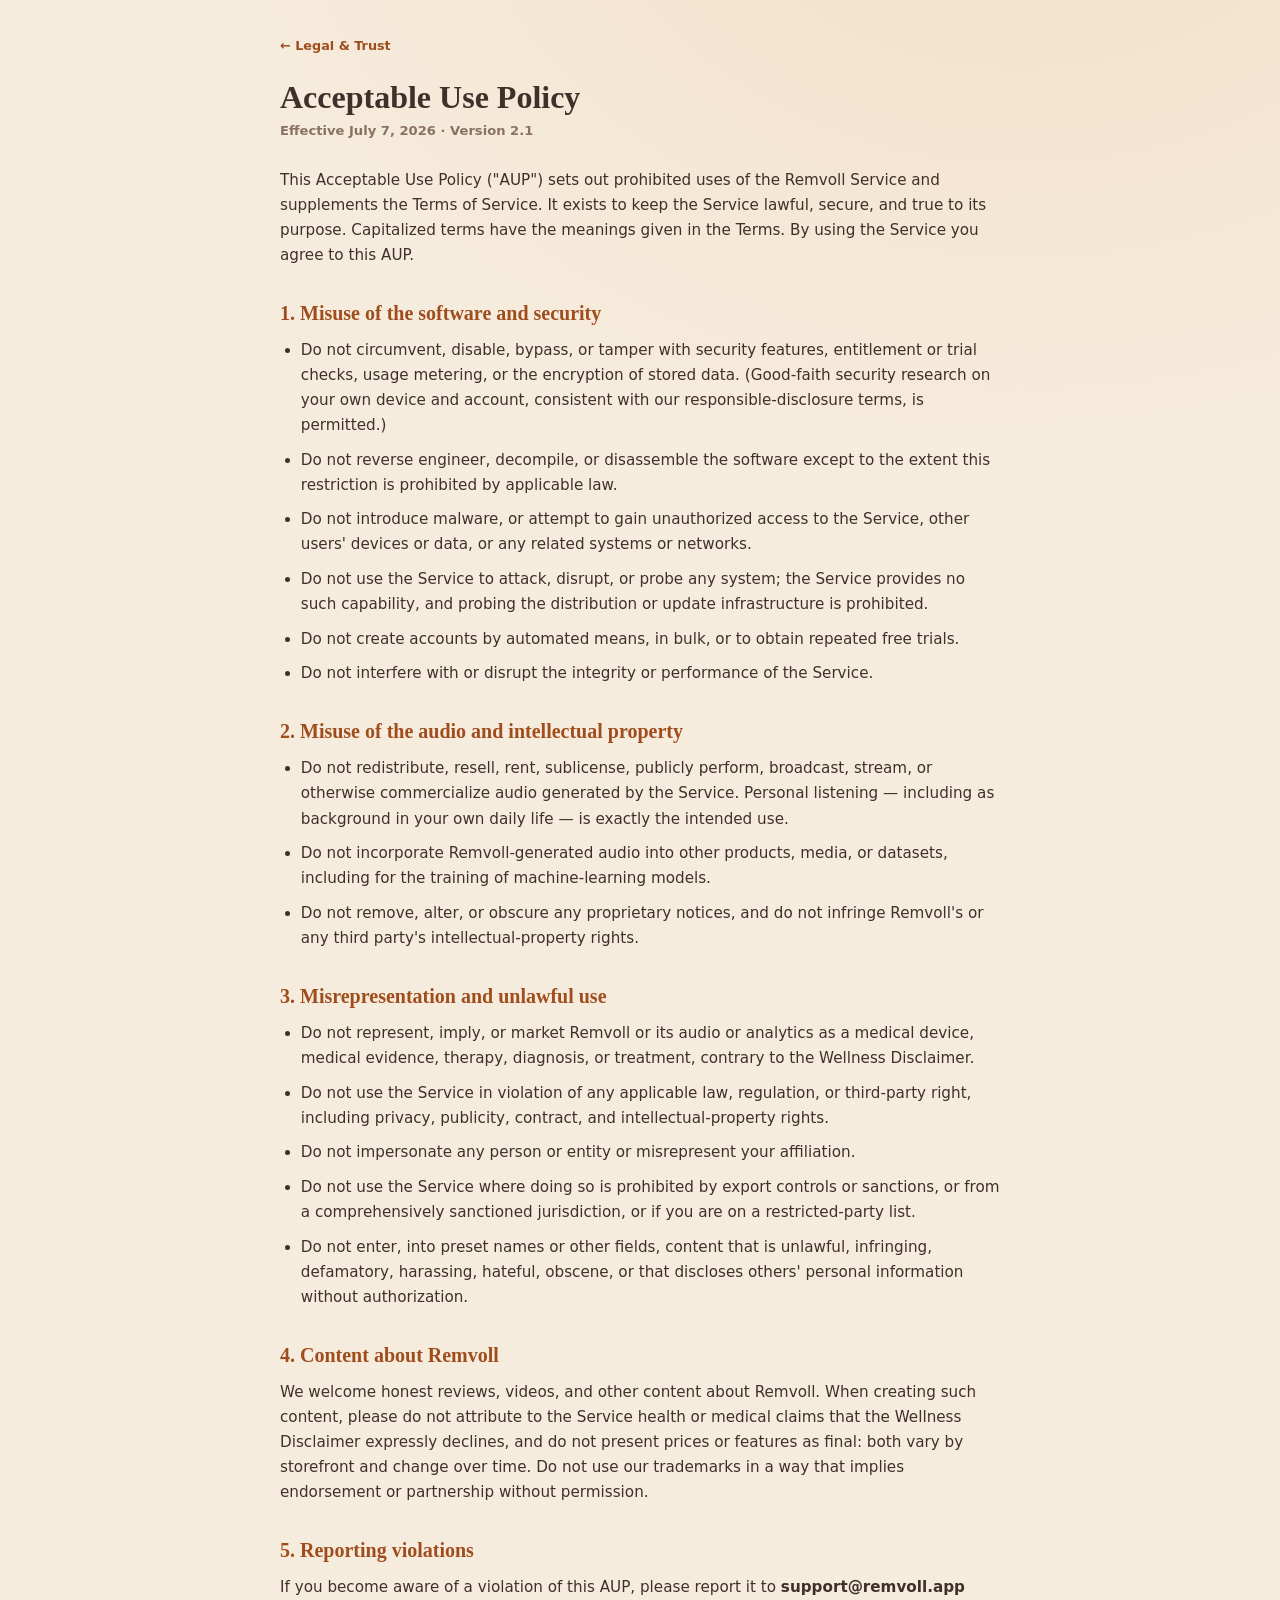
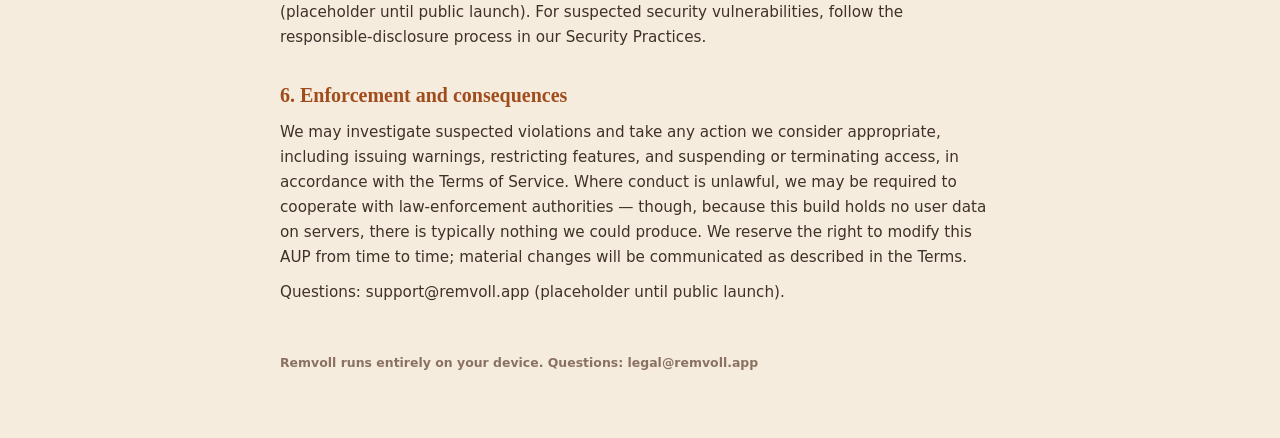
==== aup.html @ 2e58b187 "Remvoll legal documents, generated from the app's bundled text Published so App Store Connect has a " ====
<!DOCTYPE html>
<html lang="en">
<head>
<meta charset="UTF-8"><meta name="viewport" content="width=device-width, initial-scale=1">
<title>Remvoll &mdash; Acceptable Use</title>
<meta name="description" content="Remvoll Acceptable Use. Remvoll is a local-first iOS sleep-sound app: no accounts, no tracking, and nothing leaves your device.">
<link rel="stylesheet" href="legal.css"><link rel="icon" href="icon.svg">
</head>
<!-- GENERATED by ios/Tools/gen-legal-web.py from ios/Remvoll/Legal/Legal.swift.
     Do not edit this file: edit the Swift source and re-run, so the text the
     app shows and the text linked from App Store Connect cannot disagree. -->
<body><main>
  <div class="crumb"><a href="index.html">&larr; Legal &amp; Trust</a></div>
  <h1>Acceptable Use Policy</h1>
  <p class="updated">Effective July 7, 2026 · Version 2.1</p>
  <p>This Acceptable Use Policy ("AUP") sets out prohibited uses of the Remvoll Service and supplements the Terms of Service. It exists to keep the Service lawful, secure, and true to its purpose. Capitalized terms have the meanings given in the Terms. By using the Service you agree to this AUP.</p>
  <h2>1. Misuse of the software and security</h2>
  <ul>
    <li>Do not circumvent, disable, bypass, or tamper with security features, entitlement or trial checks, usage metering, or the encryption of stored data. (Good-faith security research on your own device and account, consistent with our responsible-disclosure terms, is permitted.)</li>
    <li>Do not reverse engineer, decompile, or disassemble the software except to the extent this restriction is prohibited by applicable law.</li>
    <li>Do not introduce malware, or attempt to gain unauthorized access to the Service, other users' devices or data, or any related systems or networks.</li>
    <li>Do not use the Service to attack, disrupt, or probe any system; the Service provides no such capability, and probing the distribution or update infrastructure is prohibited.</li>
    <li>Do not create accounts by automated means, in bulk, or to obtain repeated free trials.</li>
    <li>Do not interfere with or disrupt the integrity or performance of the Service.</li>
  </ul>
  <h2>2. Misuse of the audio and intellectual property</h2>
  <ul>
    <li>Do not redistribute, resell, rent, sublicense, publicly perform, broadcast, stream, or otherwise commercialize audio generated by the Service. Personal listening — including as background in your own daily life — is exactly the intended use.</li>
    <li>Do not incorporate Remvoll-generated audio into other products, media, or datasets, including for the training of machine-learning models.</li>
    <li>Do not remove, alter, or obscure any proprietary notices, and do not infringe Remvoll's or any third party's intellectual-property rights.</li>
  </ul>
  <h2>3. Misrepresentation and unlawful use</h2>
  <ul>
    <li>Do not represent, imply, or market Remvoll or its audio or analytics as a medical device, medical evidence, therapy, diagnosis, or treatment, contrary to the Wellness Disclaimer.</li>
    <li>Do not use the Service in violation of any applicable law, regulation, or third-party right, including privacy, publicity, contract, and intellectual-property rights.</li>
    <li>Do not impersonate any person or entity or misrepresent your affiliation.</li>
    <li>Do not use the Service where doing so is prohibited by export controls or sanctions, or from a comprehensively sanctioned jurisdiction, or if you are on a restricted-party list.</li>
    <li>Do not enter, into preset names or other fields, content that is unlawful, infringing, defamatory, harassing, hateful, obscene, or that discloses others' personal information without authorization.</li>
  </ul>
  <h2>4. Content about Remvoll</h2>
  <p>We welcome honest reviews, videos, and other content about Remvoll. When creating such content, please do not attribute to the Service health or medical claims that the Wellness Disclaimer expressly declines, and do not present prices or features as final: both vary by storefront and change over time. Do not use our trademarks in a way that implies endorsement or partnership without permission.</p>
  <h2>5. Reporting violations</h2>
  <p>If you become aware of a violation of this AUP, please report it to <strong>support@remvoll.app</strong> (placeholder until public launch). For suspected security vulnerabilities, follow the responsible-disclosure process in our Security Practices.</p>
  <h2>6. Enforcement and consequences</h2>
  <p>We may investigate suspected violations and take any action we consider appropriate, including issuing warnings, restricting features, and suspending or terminating access, in accordance with the Terms of Service. Where conduct is unlawful, we may be required to cooperate with law-enforcement authorities — though, because this build holds no user data on servers, there is typically nothing we could produce. We reserve the right to modify this AUP from time to time; material changes will be communicated as described in the Terms.</p>
  <p>Questions: support@remvoll.app (placeholder until public launch).</p>
  <footer>Remvoll runs entirely on your device. Questions: legal@remvoll.app</footer>
</main></body>
</html>
---- legal.css ----
/* ANES legal pages — same warm language as the app, tuned for reading. */
@font-face {
  font-family: 'Fraunces';
  src: url('../assets/fonts/fraunces-var.woff2') format('woff2');
  font-weight: 100 900;
  font-display: swap;
}
@font-face {
  font-family: 'Nunito';
  src: url('../assets/fonts/nunito-var.woff2') format('woff2');
  font-weight: 200 1000;
  font-display: swap;
}
:root {
  --paper: #f6ecdd;
  --card: #fdf7ec;
  --ink: #40302a;
  --soft: #8a7263;
  --ember: #c4632a;
  --ember-deep: #a04d1e;
  --line: rgba(122, 84, 58, 0.16);
}
* { box-sizing: border-box; margin: 0; padding: 0; }
body {
  font-family: 'Nunito', system-ui, sans-serif;
  background: radial-gradient(120% 60% at 80% -10%, rgba(217,154,78,0.16), transparent 55%), var(--paper);
  color: var(--ink);
  line-height: 1.65;
  padding: 2.2rem 1.2rem 4rem;
}
main { max-width: 720px; margin: 0 auto; }
.crumb { font-size: 0.8rem; font-weight: 800; margin-bottom: 1.4rem; }
.crumb a { color: var(--ember-deep); text-decoration: none; }
h1 {
  font-family: 'Fraunces', Georgia, serif;
  font-weight: 560;
  font-size: 2rem;
  line-height: 1.15;
  margin-bottom: 0.3rem;
}
.updated { color: var(--soft); font-size: 0.82rem; font-weight: 700; margin-bottom: 1.6rem; }
h2 {
  font-family: 'Fraunces', Georgia, serif;
  font-weight: 560;
  font-size: 1.25rem;
  margin: 1.8rem 0 0.5rem;
  color: var(--ember-deep);
}
h3 { font-size: 1rem; margin: 1.2rem 0 0.35rem; }
p, li { font-size: 0.95rem; color: var(--ink); margin-bottom: 0.6rem; }
ul, ol { padding-left: 1.3rem; margin-bottom: 0.8rem; }
strong { font-weight: 800; }
.note {
  background: var(--card);
  border: 1px solid var(--line);
  border-left: 3px solid var(--ember);
  border-radius: 0.8rem;
  padding: 0.8rem 1rem;
  margin: 1rem 0;
  font-size: 0.9rem;
}
a { color: var(--ember-deep); }
table { border-collapse: collapse; width: 100%; margin: 0.8rem 0; font-size: 0.88rem; }
th, td { text-align: left; padding: 0.5rem 0.65rem; border-bottom: 1px solid var(--line); vertical-align: top; }
th { font-weight: 800; color: var(--soft); font-size: 0.78rem; text-transform: uppercase; letter-spacing: 0.06em; }
.docgrid { display: grid; gap: 0.7rem; margin-top: 1.4rem; }
.docgrid a {
  display: block;
  background: var(--card);
  border: 1px solid var(--line);
  border-radius: 1rem;
  padding: 1rem 1.15rem;
  text-decoration: none;
  color: var(--ink);
  font-weight: 700;
  transition: border-color 160ms;
}
.docgrid a:hover { border-color: var(--ember); }
.docgrid small { display: block; color: var(--soft); font-weight: 600; margin-top: 0.15rem; }
footer { margin-top: 3rem; color: var(--soft); font-size: 0.78rem; font-weight: 700; }
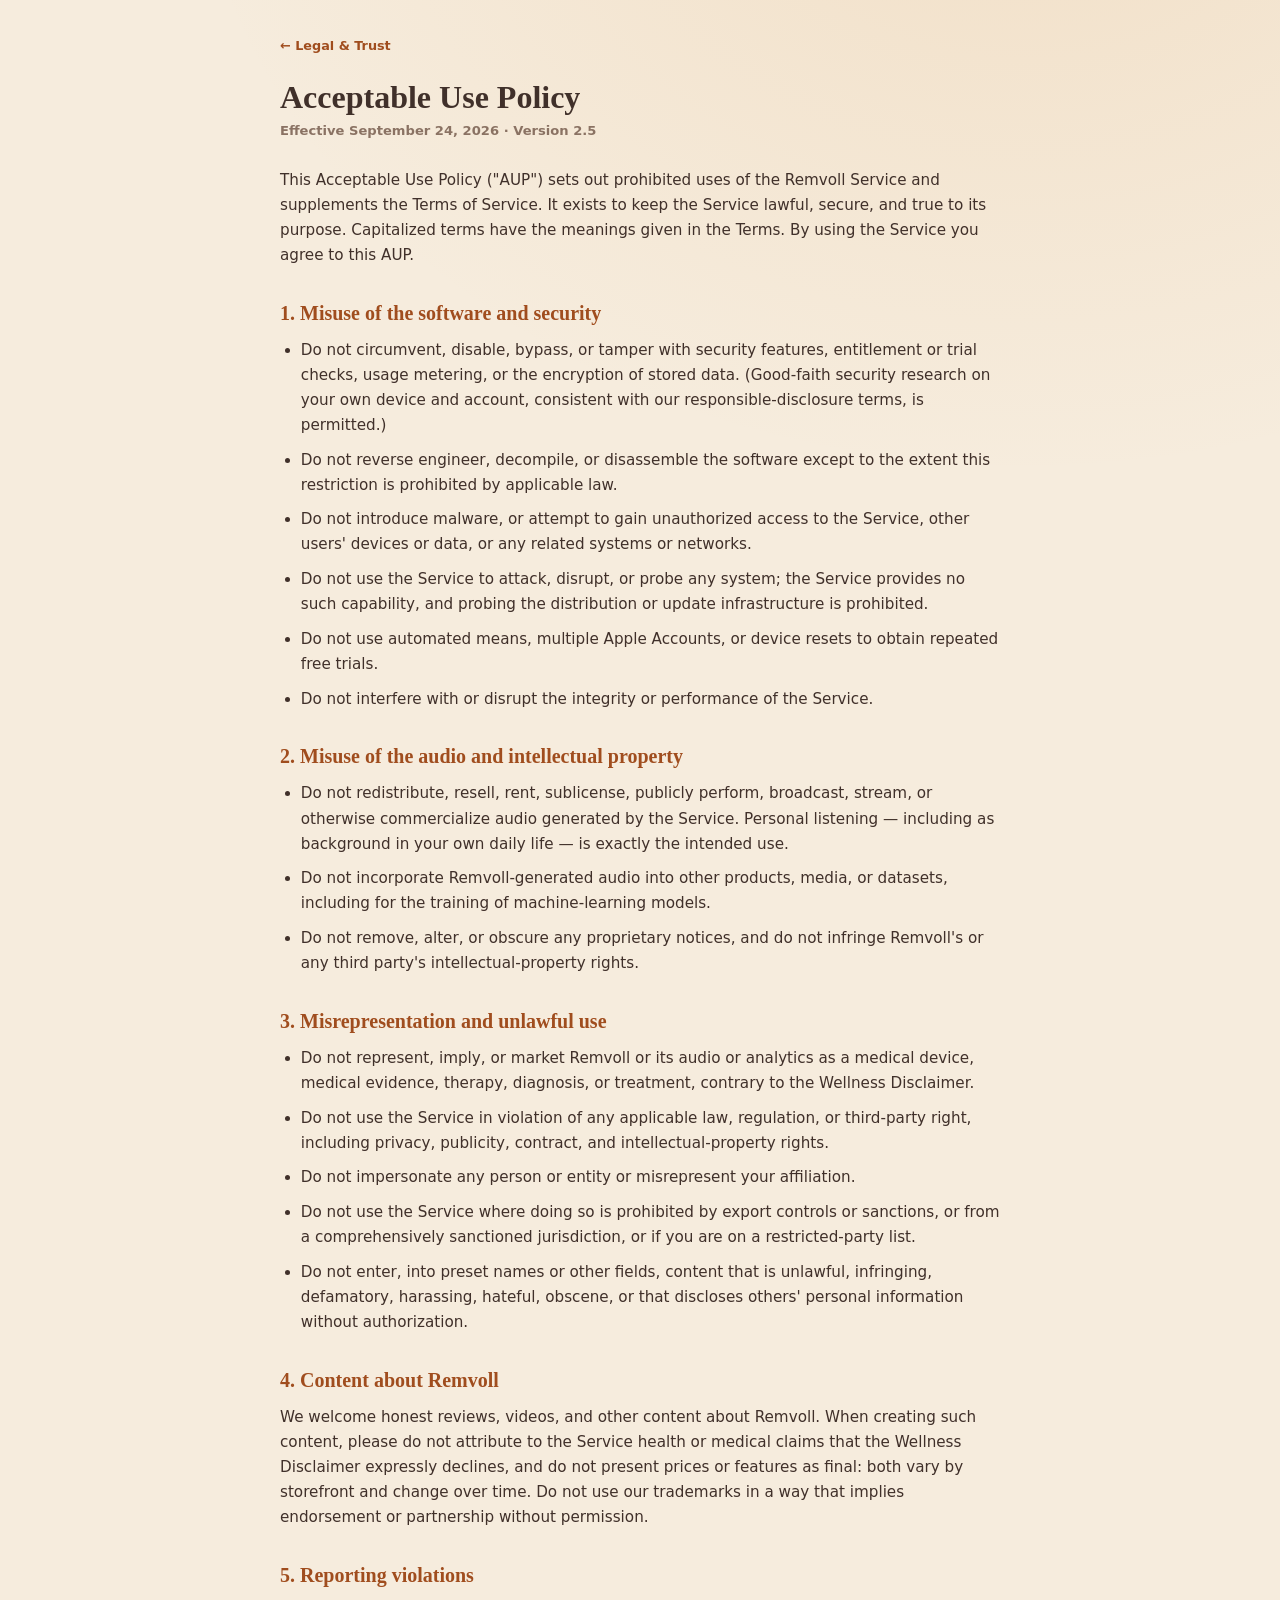
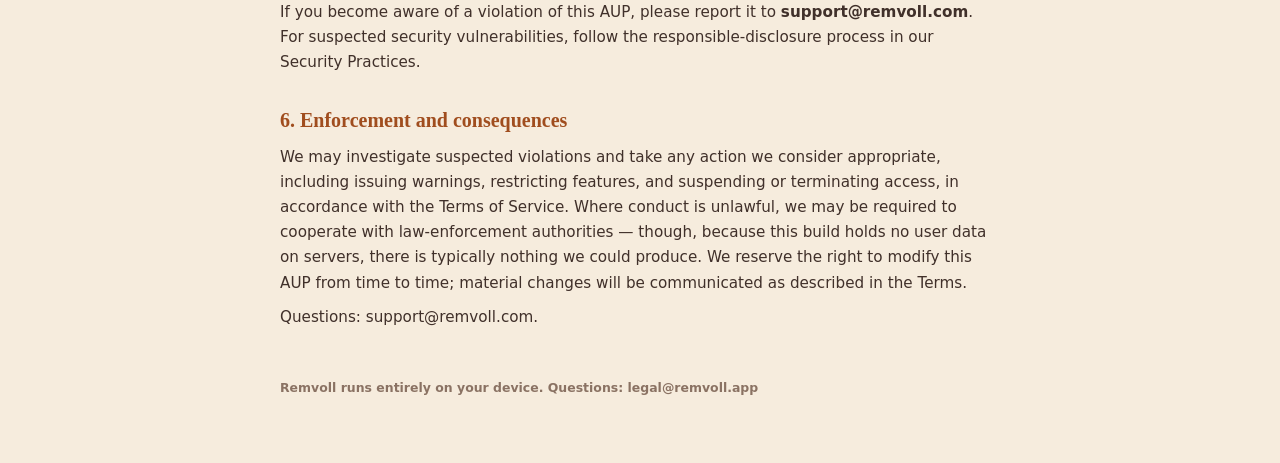
==== commit b64f662f: "Legal documents 2.5 Trials renew into paid plans (stated plainly); Health data also feeds the Sleep " ====
--- a/aup.html
+++ b/aup.html
@@ -12,7 +12,7 @@
 <body><main>
   <div class="crumb"><a href="index.html">&larr; Legal &amp; Trust</a></div>
   <h1>Acceptable Use Policy</h1>
-  <p class="updated">Effective July 7, 2026 · Version 2.1</p>
+  <p class="updated">Effective September 24, 2026 · Version 2.5</p>
   <p>This Acceptable Use Policy ("AUP") sets out prohibited uses of the Remvoll Service and supplements the Terms of Service. It exists to keep the Service lawful, secure, and true to its purpose. Capitalized terms have the meanings given in the Terms. By using the Service you agree to this AUP.</p>
   <h2>1. Misuse of the software and security</h2>
   <ul>
@@ -20,7 +20,7 @@
     <li>Do not reverse engineer, decompile, or disassemble the software except to the extent this restriction is prohibited by applicable law.</li>
     <li>Do not introduce malware, or attempt to gain unauthorized access to the Service, other users' devices or data, or any related systems or networks.</li>
     <li>Do not use the Service to attack, disrupt, or probe any system; the Service provides no such capability, and probing the distribution or update infrastructure is prohibited.</li>
-    <li>Do not create accounts by automated means, in bulk, or to obtain repeated free trials.</li>
+    <li>Do not use automated means, multiple Apple Accounts, or device resets to obtain repeated free trials.</li>
     <li>Do not interfere with or disrupt the integrity or performance of the Service.</li>
   </ul>
   <h2>2. Misuse of the audio and intellectual property</h2>
@@ -40,10 +40,10 @@
   <h2>4. Content about Remvoll</h2>
   <p>We welcome honest reviews, videos, and other content about Remvoll. When creating such content, please do not attribute to the Service health or medical claims that the Wellness Disclaimer expressly declines, and do not present prices or features as final: both vary by storefront and change over time. Do not use our trademarks in a way that implies endorsement or partnership without permission.</p>
   <h2>5. Reporting violations</h2>
-  <p>If you become aware of a violation of this AUP, please report it to <strong>support@remvoll.app</strong> (placeholder until public launch). For suspected security vulnerabilities, follow the responsible-disclosure process in our Security Practices.</p>
+  <p>If you become aware of a violation of this AUP, please report it to <strong>support@remvoll.com</strong>. For suspected security vulnerabilities, follow the responsible-disclosure process in our Security Practices.</p>
   <h2>6. Enforcement and consequences</h2>
   <p>We may investigate suspected violations and take any action we consider appropriate, including issuing warnings, restricting features, and suspending or terminating access, in accordance with the Terms of Service. Where conduct is unlawful, we may be required to cooperate with law-enforcement authorities — though, because this build holds no user data on servers, there is typically nothing we could produce. We reserve the right to modify this AUP from time to time; material changes will be communicated as described in the Terms.</p>
-  <p>Questions: support@remvoll.app (placeholder until public launch).</p>
+  <p>Questions: support@remvoll.com.</p>
   <footer>Remvoll runs entirely on your device. Questions: legal@remvoll.app</footer>
 </main></body>
 </html>
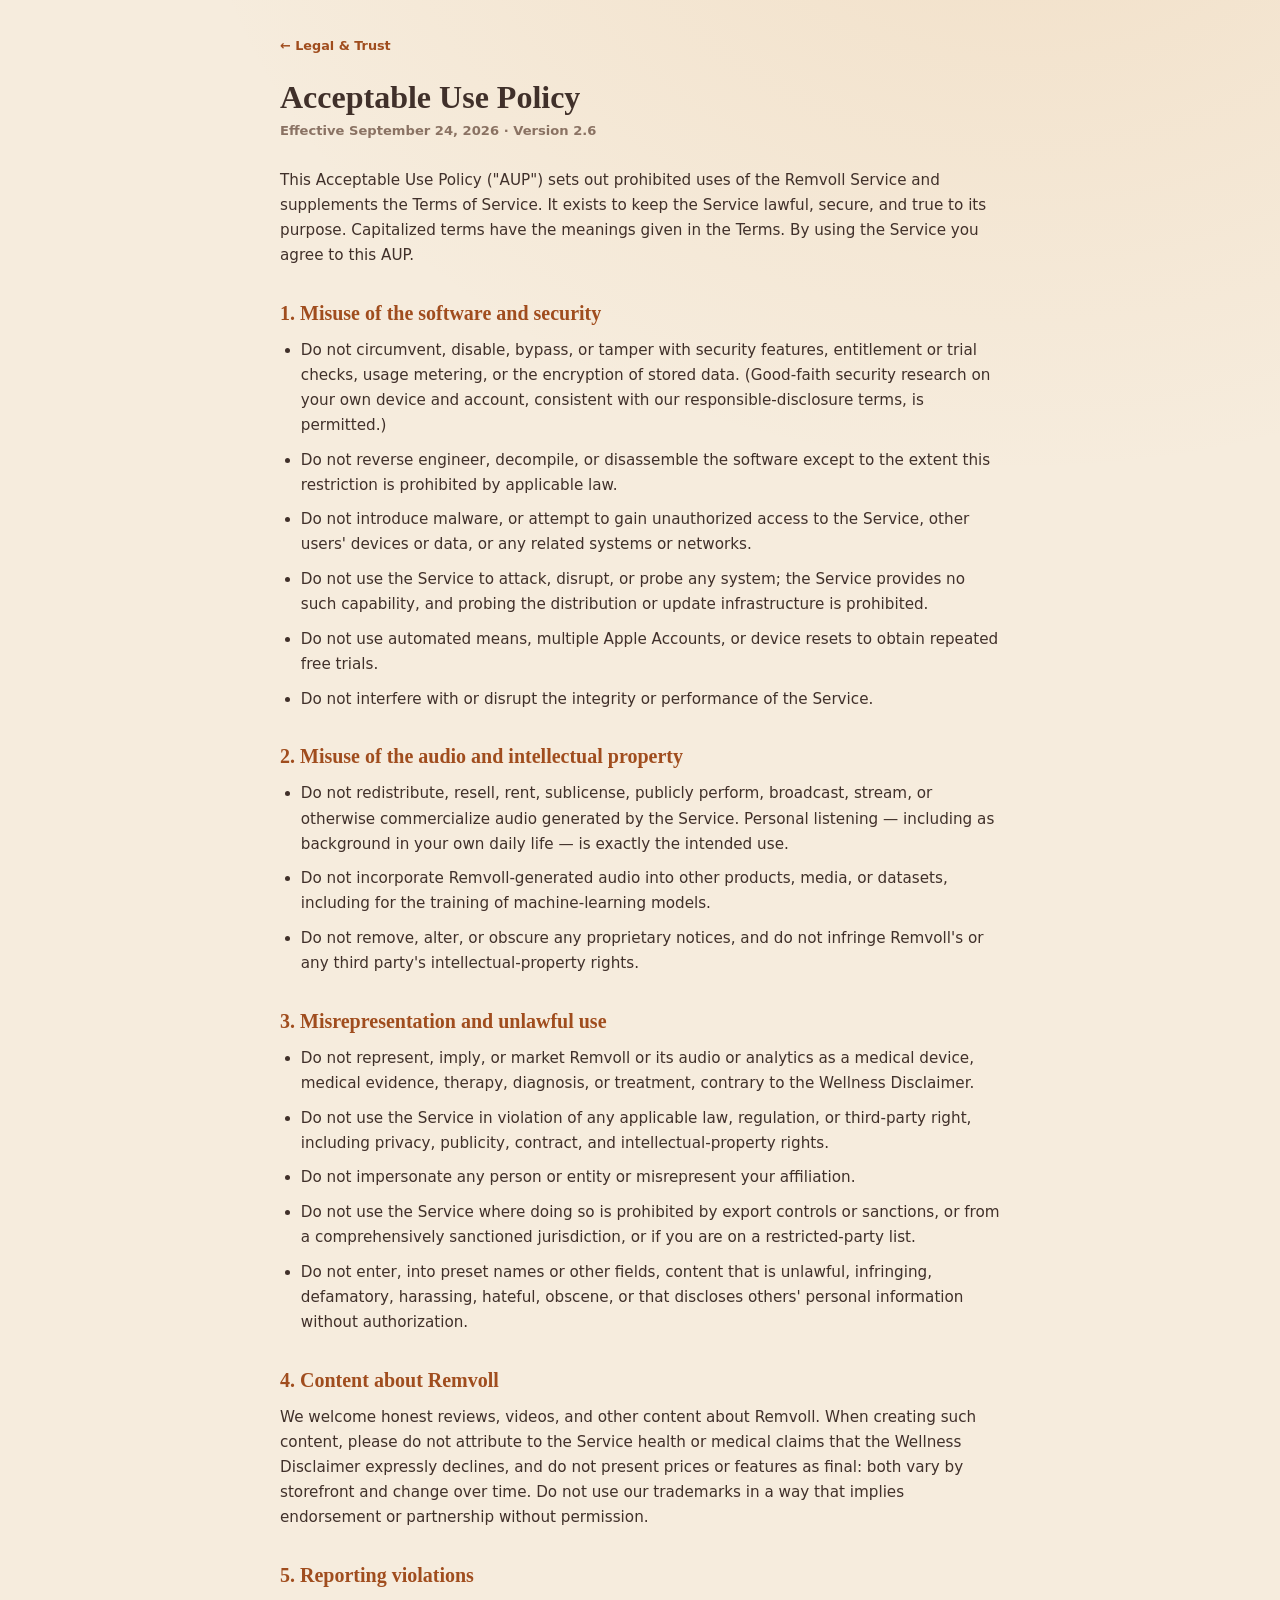
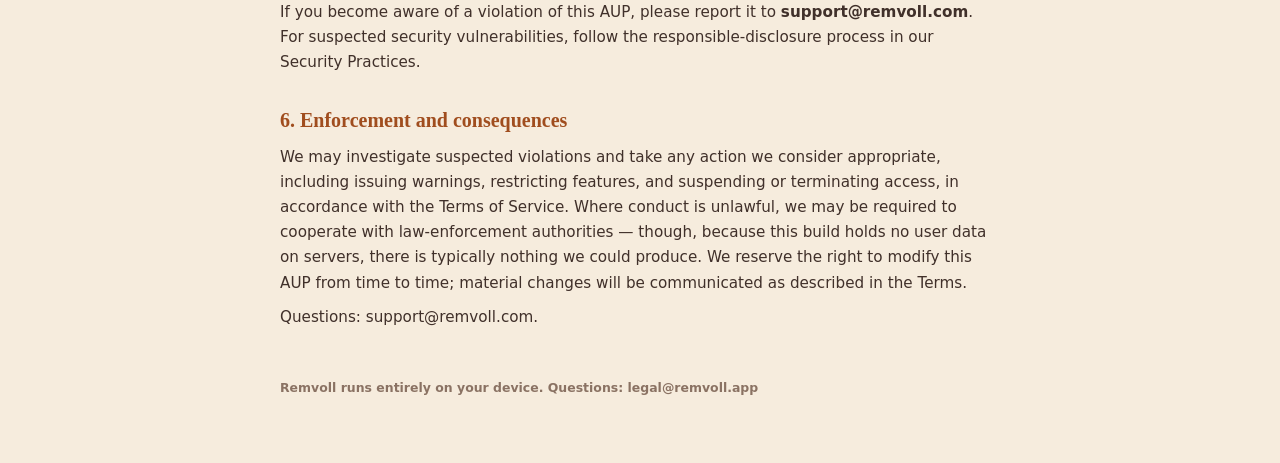
==== commit a366d9d9: "Legal documents 2.6 One subscription group (one free trial per Apple Account), the trial reminder, w" ====
--- a/aup.html
+++ b/aup.html
@@ -12,7 +12,7 @@
 <body><main>
   <div class="crumb"><a href="index.html">&larr; Legal &amp; Trust</a></div>
   <h1>Acceptable Use Policy</h1>
-  <p class="updated">Effective September 24, 2026 · Version 2.5</p>
+  <p class="updated">Effective September 24, 2026 · Version 2.6</p>
   <p>This Acceptable Use Policy ("AUP") sets out prohibited uses of the Remvoll Service and supplements the Terms of Service. It exists to keep the Service lawful, secure, and true to its purpose. Capitalized terms have the meanings given in the Terms. By using the Service you agree to this AUP.</p>
   <h2>1. Misuse of the software and security</h2>
   <ul>
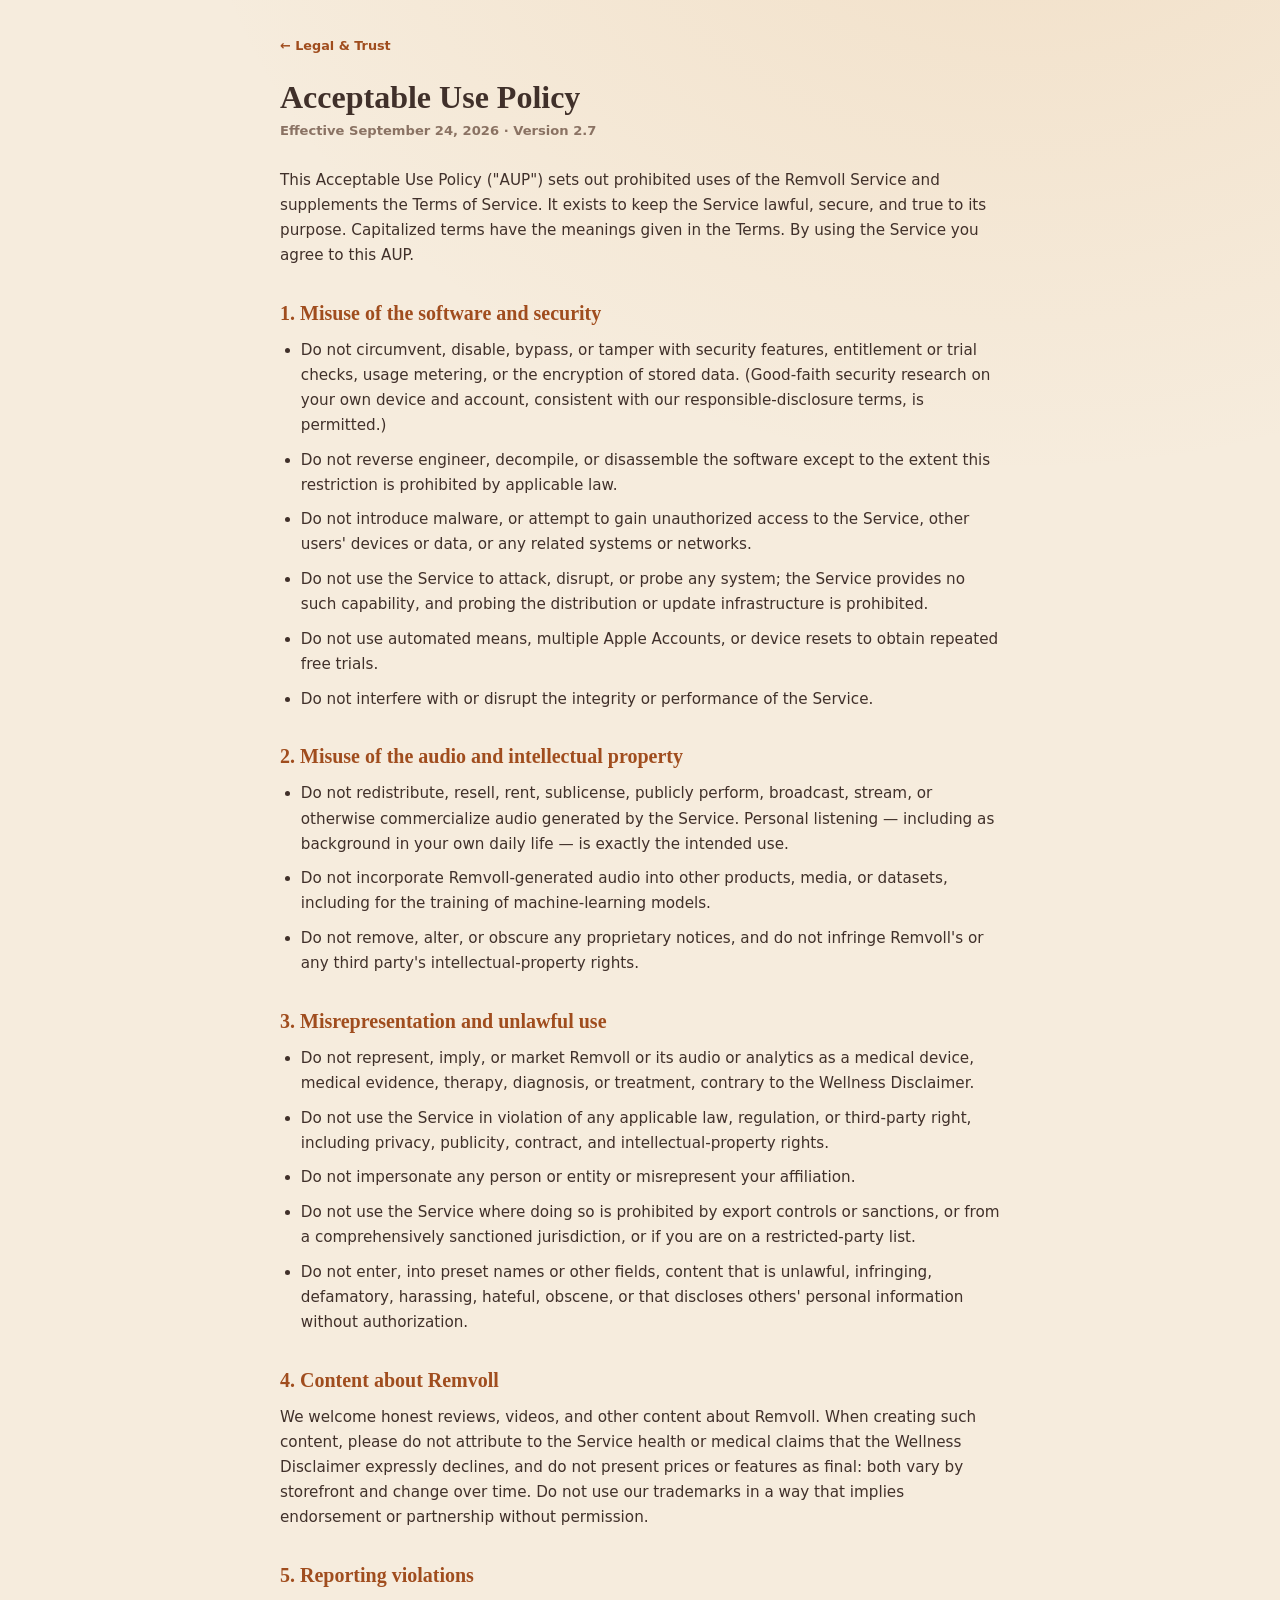
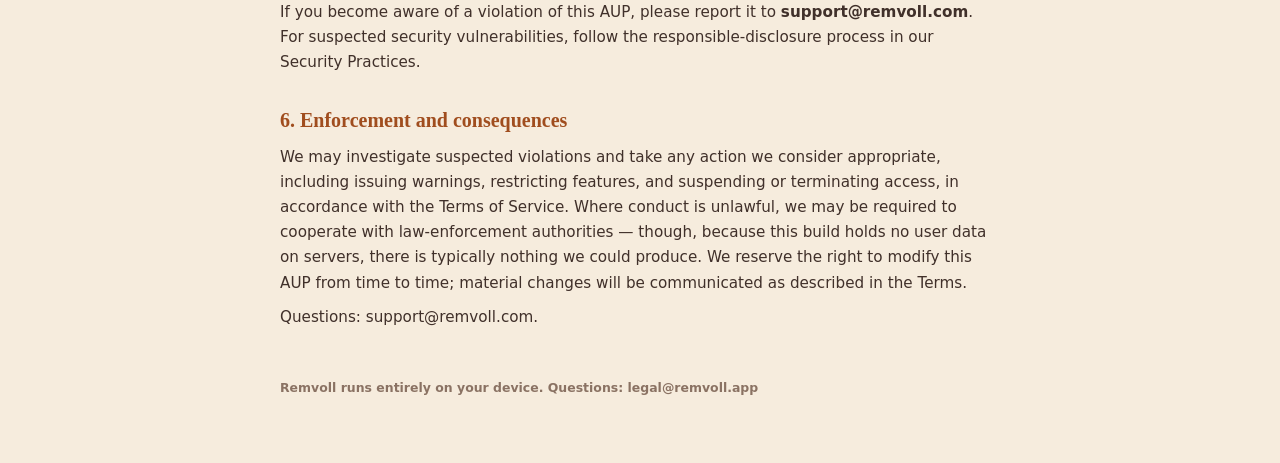
==== commit c5123249: "Legal documents 2.7 Overnight Health readings (HRV, breathing rate, blood oxygen, wrist temperature)" ====
--- a/aup.html
+++ b/aup.html
@@ -12,7 +12,7 @@
 <body><main>
   <div class="crumb"><a href="index.html">&larr; Legal &amp; Trust</a></div>
   <h1>Acceptable Use Policy</h1>
-  <p class="updated">Effective September 24, 2026 · Version 2.6</p>
+  <p class="updated">Effective September 24, 2026 · Version 2.7</p>
   <p>This Acceptable Use Policy ("AUP") sets out prohibited uses of the Remvoll Service and supplements the Terms of Service. It exists to keep the Service lawful, secure, and true to its purpose. Capitalized terms have the meanings given in the Terms. By using the Service you agree to this AUP.</p>
   <h2>1. Misuse of the software and security</h2>
   <ul>
